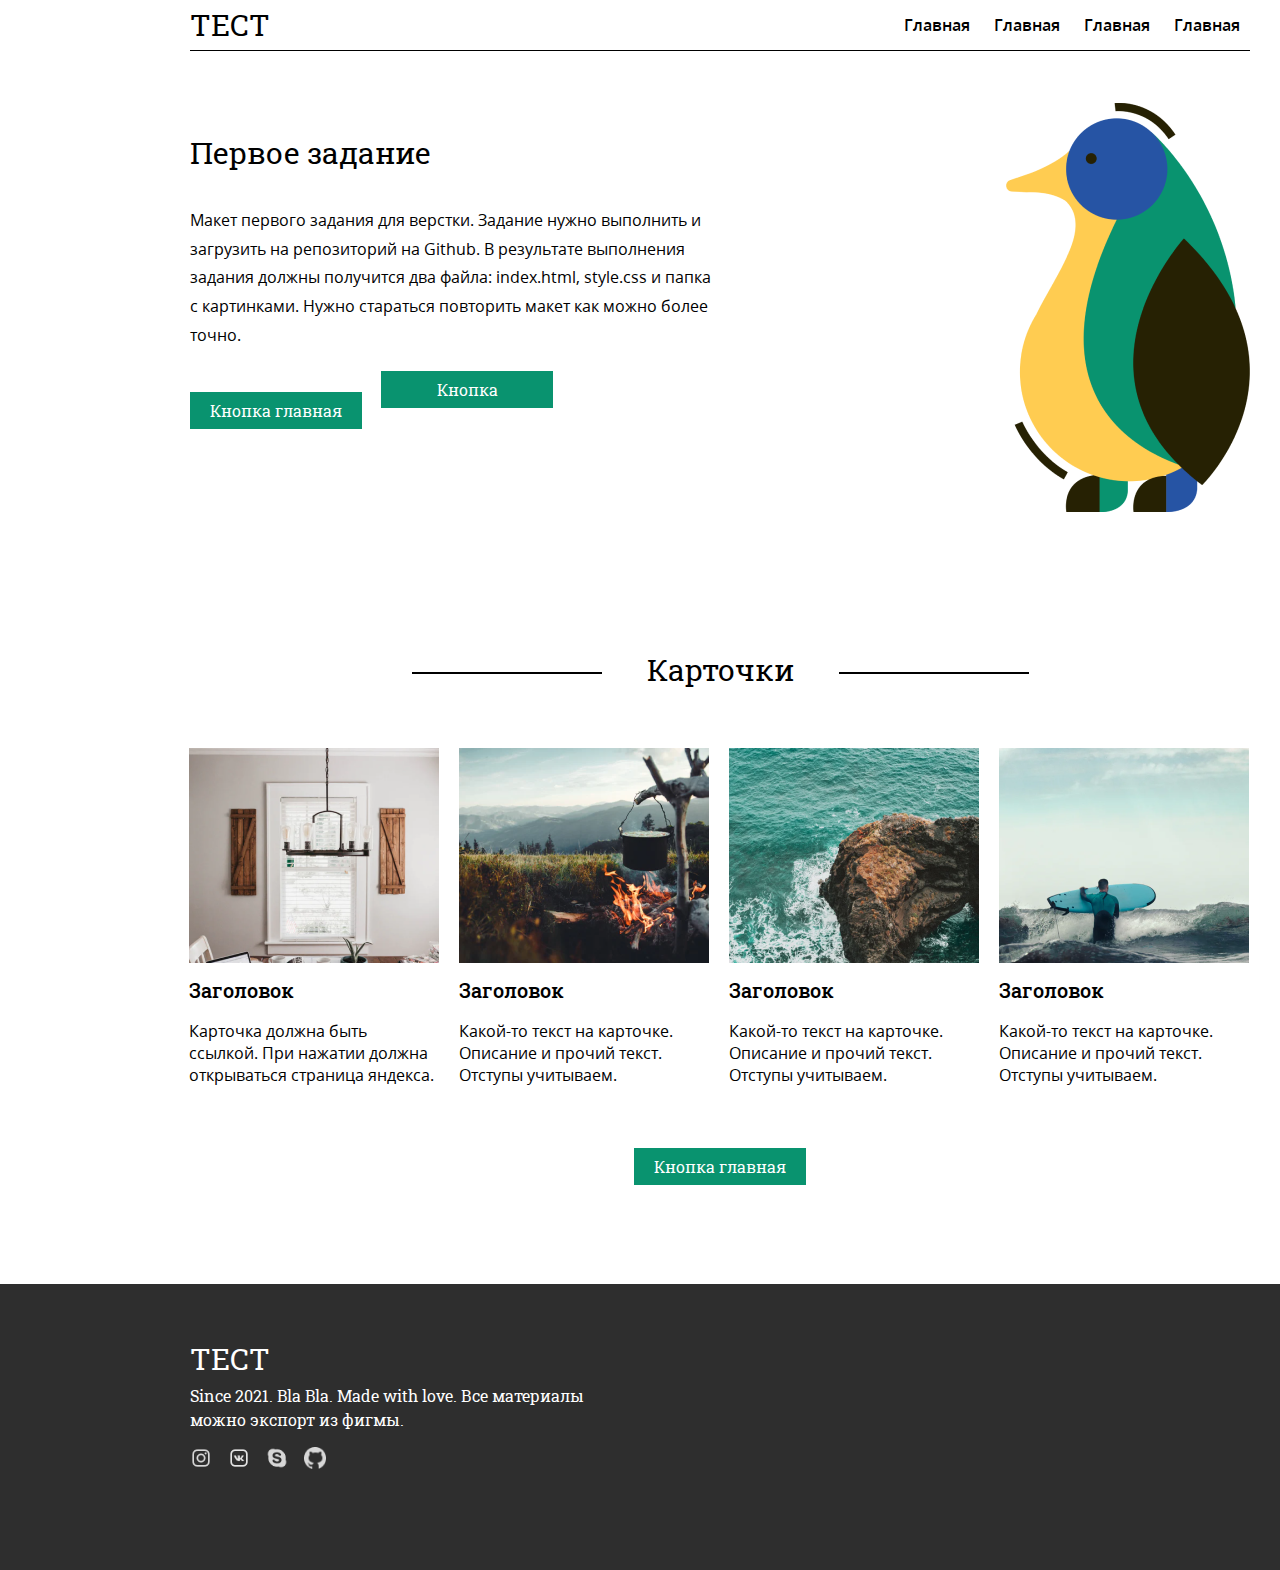
==== index.html @ 3f6f3a8d "Add files via upload" ====
<!DOCTYPE html>
<html lang="en">
<head>
  <meta charset="UTF-8">
  <meta name="viewport" content="width=device-width, initial-scale=1.0">
  <meta http-equiv="X-UA-Compatible" content="ie=edge">
  <link rel="stylesheet" href="css/styles.css">
  <link rel="stylesheet" href="fonts/Roboto Slab/robotoslab.css">
  <link rel="stylesheet" href="fonts/Open Sans/opensans.css">
  <title>Test</title>
</head>
<body class="page">
  <header class="header page__header">
    <div class="header-container">
      <div class="logo">
        <h1 class="logo__text">ТЕСТ</h1>
      </div>
      <nav class="nav">
        <ul class="menu">
          <li class="menu__item"><a class="menu__link" href="#">Главная</a></li>
          <li class="menu__item"><a class="menu__link" href="#">Главная</a></li>
          <li class="menu__item"><a class="menu__link" href="#">Главная</a></li>
          <li class="menu__item"><a class="menu__link" href="#">Главная</a></li>
        </ul>
      </nav>
    </div>
  </header>
  <div class="content">
    <div class="main-content">
      <div class="welcome">
        <h2 class="welcome__title">Первое задание</h2>
        <p class="welcome__description">Макет первого задания для верстки.  Задание нужно выполнить и загрузить на репозиторий на Github. В результате выполнения задания должны получится два файла: index.html, style.css и папка с картинками. Нужно стараться повторить макет как можно более точно.</p>
        <button class="button welcome__main-button">
          Кнопка главная
        </button>
        <button class="button welcome__second-button">
          Кнопка вторичная
        </button>
      </div>
      <div class="banner">
        <img src="img/banner_pic.png" alt="banner" class="banner_img">
      </div>
    </div>
    <div class="cards-title">
      <h2 class="cards-title__name">Карточки</h2>
    </div>
    <section class="cards">
      <div class="card">
        <a href="https://yandex.ru"><img src="img/card_1.png" alt="card_1"></a>
        <h3 class="card__title">Заголовок</h3>
        <p class="card__description">Карточка должна быть ссылкой. При нажатии должна открываться страница яндекса.</p>
      </div>
      <div class="card">
        <a class="card__link" href="https://yandex.ru"><img src="img/card_2.png" alt="card_2"></a>
        <h3 class="card__title">Заголовок</h3>
        <p class="card__description">Какой-то текст на карточке. Описание и прочий текст. Отступы учитываем.</p>
      </div>
      <div class="card">
        <a class="card__link"  href="https://yandex.ru"><img src="img/card_3.png" alt="card_3"></a>
        <h3 class="card__title">Заголовок</h3>
        <p class="card__description">Какой-то текст на карточке. Описание и прочий текст. Отступы учитываем.</p>
      </div>
      <div class="card">
        <a class="card__link"  href="https://yandex.ru"><img src="img/card_4.png" alt="card_4"></a>
        <h3 class="card__title">Заголовок</h3>
        <p class="card__description">Какой-то текст на карточке. Описание и прочий текст. Отступы учитываем.</p>
      </div>
    </section>
    <div class="content-wrapper">
      <button class="button content-wrapper__button">
        Кнопка главная
      </button>
    </div>
    <footer class="footer page__footer">
      <div class="footer-wrapper">
        <h2 class="footer-wrapper__title">Тест</h2>
        <p class="footer-wrapper__description">Since 2021. Bla Bla. Made with love. Все материалы
  можно экспорт из фигмы.</p>
        <div class="social">
          <div class="social-link">
            <img src="img/logo_instagram.png" alt="instagram" class="img social__img">
          </div>
          <div class="social-link">
            <img src="img/logo_vk.png" alt="vk" class="img social__img">
          </div>
          <div class="social-link">
            <img src="img/logo_skype.png" alt="skype" class="img social__img">
            <!-- Скайп? Серьезно? -->
          </div>
          <div class="social-link">
            <img src="img/logo_github.png" alt="github" class="img social__img">
          </div>
        </div>
      </div>
    </footer>
  </div>
</body>
</html>
---- css/styles.css ----
.page {
  margin: 0;
  padding: 0;
}
.page__header {
  height: 50px;
  width: 1440px;
}
.header-container {
  width: 1060px;
  margin: 0 auto 0 auto;
  height: 50px;
  display: flex;
  border-bottom: 1px solid black;
}
.logo {
  position: absolute;
  width: 80px;
  height: 50px;
}
.logo__text {
  margin: 0;
  font-family: Roboto Slab;
  font-style: normal;
  font-weight: normal;
  font-size: 30px;
  line-height: 50px;
  color: #000000;
}
.nav {
  margin-left: auto;
  margin-right: 0;
}
.menu {
  margin: 0;
  padding: 0;
}
.menu__item {
  width: 67px;
  height: 50px;
  margin: 0 10px 0 10px;
  display: inline;
}
.menu__link {
  text-decoration: none;
  font-family: Open Sans;
  font-style: normal;
  font-weight: 600;
  font-size: 16px;
  line-height: 50px;
  color: #000000;
}
.content {
  width: 1440px;
}
.main-content {
  margin: 0 auto 133px auto;
  padding-top: 53px;
  width: 1060px;
  display: flex;
}
.welcome {
  width: 617px;
}
.welcome__title {
  width: 617px;
  height: 53px;

  font-family: Roboto Slab;
  font-style: normal;
  font-weight: normal;
  font-size: 30px;
  line-height: 50px;
  color: #000000;

  margin-bottom: 0 0 12px 0;
}
.welcome__description {
  width: 530px;

  font-family: Open Sans;
  font-style: normal;
  font-weight: normal;
  font-size: 16px;
  line-height: 180%;
  color: #000000;

  margin-bottom: 21px;
}
.button {
  padding: 8px 20px;
  width: 172px;
  height: 37px;
  font-family: Roboto Slab;
  font-style: normal;
  font-weight: normal;
  font-size: 16px;
  line-height: 21px;

  color: #FFFFFF;
  border: 0;
  background: #09936F;
}
.welcome__main-button {
  margin-right: 15px;
}
.content__second-button {
  width: 194px;
  height: 37px;
  background: #FFCC51;
  color: #FFFFFF;
  border: 0;
}
.banner {
  width: 244px;
  height: 409px;
  position: relative;
  margin-left: auto;
}
.cards-title {
  margin: 0 auto 0 auto;
  width: 617px;
  text-align: center;
}
.cards-title__name {
  width: 617px;
  margin: 0;
  font-family: Roboto Slab;
  font-style: normal;
  font-weight: normal;
  font-size: 30px;
  line-height: 50px;
  color: #000000;

}
.cards-title__name:before,
.cards-title__name:after {
    content: "";
    display: inline-block;
    vertical-align: middle;
    width: 190px;
    height: 2px;
    background-color: #000000;
    position: relative;
}
.cards-title__name:before {
    margin-left: -100%;
    left: -45px;
}
.cards-title__name:after {
    margin-right: -100%;
    right: -45px;
}
.cards {
  margin: 53px auto 62px auto;
  width: 1063px;
  display: flex;
}
.card {
  width: 250px;
  margin-right: 10px;
  margin-left: 10px;
  display: inline-block;
}
.card:last-child {
  margin-right: 0;
}
.card:first-child {
  margin-left: 0;
}
.card__title {
  margin: 0;
  margin-top: 10px;
  margin-bottom: 10px;
  width: 250px;
  height: 33px;

  font-family: Roboto Slab;
  font-style: normal;
  font-weight: 500;
  font-size: 20px;
  line-height: 26px;

  color: #000000;

}
.card__description {
  margin: 0;
  width: 250px;
  height: 66px;
  font-family: Open Sans;
  font-style: normal;
  font-weight: normal;
  font-size: 16px;
  line-height: 22px;
  color: #000000;
}
.content-wrapper {
  margin: 0 auto 0 auto;
  padding-bottom: 99px;
  width: 172px;
}
.page__footer {
  width: 1440px;
  height: 286px;
  background: #2E2E2E;
  color: white;
}
.footer-wrapper {
  padding-left: 190px;
  padding-top: 50px;
}
.footer-wrapper__title {
  margin: 0;
  text-transform: uppercase;
  width: 80px;
  height: 50px;
  font-family: Roboto Slab;
  font-style: normal;
  font-weight: normal;
  font-size: 30px;
  line-height: 50px;
}
.footer-wrapper__description {
  margin: 0;
  width: 396px;
  font-family: Roboto Slab;
  font-style: normal;
  font-weight: normal;
  font-size: 16px;
  line-height: 150%;
  margin-bottom: 15px;
}
.social {
  display: flex;
  width: 138px;
  height: 28px;
}
.social-link {
  width: 22px;
  height: 22px;
  display: inline-block;
  margin: 0 8px 0 8px;
}
.social-link:first-child {
  margin-left: 0;
}
.social-link:last-child {
  margin-right: 0;
}
.social__img {
  width: 22px;
  height: 22px;
}
---- fonts/Roboto Slab/robotoslab.css ----
@font-face {
    font-family: 'Roboto Slab';
    src: local('Roboto Slab Light'), local('RobotoSlab-Light'), url('Robotoslablight.woff2') format('woff2'), url('Robotoslablight.woff') format('woff'), url('Robotoslablight.ttf') format('truetype');
    font-weight: 300;
    font-style: normal;
}
@font-face {
    font-family: 'Roboto Slab';
    src: local('Roboto Slab Regular'), local('RobotoSlab-Regular'), url('Robotoslabregular.woff2') format('woff2'), url('Robotoslabregular.woff') format('woff'), url('Robotoslabregular.ttf') format('truetype');
    font-weight: 400;
    font-style: normal;
}
@font-face {
    font-family: 'Roboto Slab';
    src: local('Roboto Slab SemiBold'), local('RobotoSlab-SemiBold'), url('Robotoslabsemibold.woff2') format('woff2'), url('Robotoslabsemibold.woff') format('woff'), url('Robotoslabsemibold.ttf') format('truetype');
    font-weight: 600;
    font-style: normal;
}
@font-face {
    font-family: 'Roboto Slab';
    src: local('Roboto Slab Thin'), local('RobotoSlab-Thin'), url('Robotoslabthin.woff2') format('woff2'), url('Robotoslabthin.woff') format('woff'), url('Robotoslabthin.ttf') format('truetype');
    font-weight: 100;
    font-style: normal;
}
@font-face {
    font-family: 'Roboto Slab';
    src: local('Roboto Slab ExtraBold'), local('RobotoSlab-ExtraBold'), url('Robotoslabextrabold.woff2') format('woff2'), url('Robotoslabextrabold.woff') format('woff'), url('Robotoslabextrabold.ttf') format('truetype');
    font-weight: 800;
    font-style: normal;
}
@font-face {
    font-family: 'Roboto Slab';
    src: local('Roboto Slab Black'), local('RobotoSlab-Black'), url('Robotoslabblack.woff2') format('woff2'), url('Robotoslabblack.woff') format('woff'), url('Robotoslabblack.ttf') format('truetype');
    font-weight: 900;
    font-style: normal;
}
@font-face {
    font-family: 'Roboto Slab';
    src: local('Roboto Slab Medium'), local('RobotoSlab-Medium'), url('Robotoslabmedium.woff2') format('woff2'), url('Robotoslabmedium.woff') format('woff'), url('Robotoslabmedium.ttf') format('truetype');
    font-weight: 500;
    font-style: normal;
}
@font-face {
    font-family: 'Roboto Slab';
    src: local('Roboto Slab ExtraLight'), local('RobotoSlab-ExtraLight'), url('Robotoslabextralight.woff2') format('woff2'), url('Robotoslabextralight.woff') format('woff'), url('Robotoslabextralight.ttf') format('truetype');
    font-weight: 200;
    font-style: normal;
}
@font-face {
    font-family: 'Roboto Slab';
    src: local('Roboto Slab Bold'), local('RobotoSlab-Bold'), url('Robotoslabbold.woff2') format('woff2'), url('Robotoslabbold.woff') format('woff'), url('Robotoslabbold.ttf') format('truetype');
    font-weight: 700;
    font-style: normal;
}
---- fonts/Open Sans/opensans.css ----
@font-face {
    font-family: 'Open Sans';
    src: local('Open Sans Light'), local('OpenSans-Light'), url('opensanslight.woff2') format('woff2'), url('opensanslight.woff') format('woff'), url('opensanslight.ttf') format('truetype');
    font-weight: 300;
    font-style: normal;
}
@font-face {
    font-family: 'Open Sans';
    src: local('Open Sans Light Italic'), local('OpenSansLight-Italic'), url('opensanslightitalic.woff2') format('woff2'), url('opensanslightitalic.woff') format('woff'), url('opensanslightitalic.ttf') format('truetype');
    font-weight: 300;
    font-style: italic;
}
@font-face {
    font-family: 'Open Sans';
    src: local('Open Sans'), local('OpenSans'), url('opensans.woff2') format('woff2'), url('opensans.woff') format('woff'), url('opensans.ttf') format('truetype');
    font-weight: 400;
    font-style: normal;
}
@font-face {
    font-family: 'Open Sans';
    src: local('Open Sans Italic'), local('OpenSans-Italic'), url('opensansitalic.woff2') format('woff2'), url('opensansitalic.woff') format('woff'), url('opensansitalic.ttf') format('truetype');
    font-weight: 400;
    font-style: italic;
}
@font-face {
    font-family: 'Open Sans';
    src: local('Open Sans Semibold'), local('OpenSans-Semibold'), url('opensanssemibold.woff2') format('woff2'), url('opensanssemibold.woff') format('woff'), url('opensanssemibold.ttf') format('truetype');
    font-weight: 600;
    font-style: normal;
}
@font-face {
    font-family: 'Open Sans';
    src: local('Open Sans Semibold Italic'), local('OpenSans-SemiboldItalic'), url('opensanssemibolditalic.woff2') format('woff2'), url('opensanssemibolditalic.woff') format('woff'), url('opensanssemibolditalic.ttf') format('truetype');
    font-weight: 600;
    font-style: italic;
}
@font-face {
    font-family: 'Open Sans';
    src: local('Open Sans Bold'), local('OpenSans-Bold'), url('opensansbold.woff2') format('woff2'), url('opensansbold.woff') format('woff'), url('opensansbold.ttf') format('truetype');
    font-weight: 700;
    font-style: normal;
}
@font-face {
    font-family: 'Open Sans';
    src: local('Open Sans Bold Italic'), local('OpenSans-BoldItalic'), url('opensansbolditalic.woff2') format('woff2'), url('opensansbolditalic.woff') format('woff'), url('opensansbolditalic.ttf') format('truetype');
    font-weight: 700;
    font-style: italic;
}
@font-face {
    font-family: 'Open Sans';
    src: local('Open Sans Extrabold'), local('OpenSans-Extrabold'), url('opensansextrabold.woff2') format('woff2'), url('opensansextrabold.woff') format('woff'), url('opensansextrabold.ttf') format('truetype');
    font-weight: 800;
    font-style: normal;
}
@font-face {
    font-family: 'Open Sans';
    src: local('Open Sans Extrabold Italic'), local('OpenSans-ExtraboldItalic'), url('opensansextrabolditalic.woff2') format('woff2'), url('opensansextrabolditalic.woff') format('woff'), url('opensansextrabolditalic.ttf') format('truetype');
    font-weight: 800;
    font-style: italic;
}
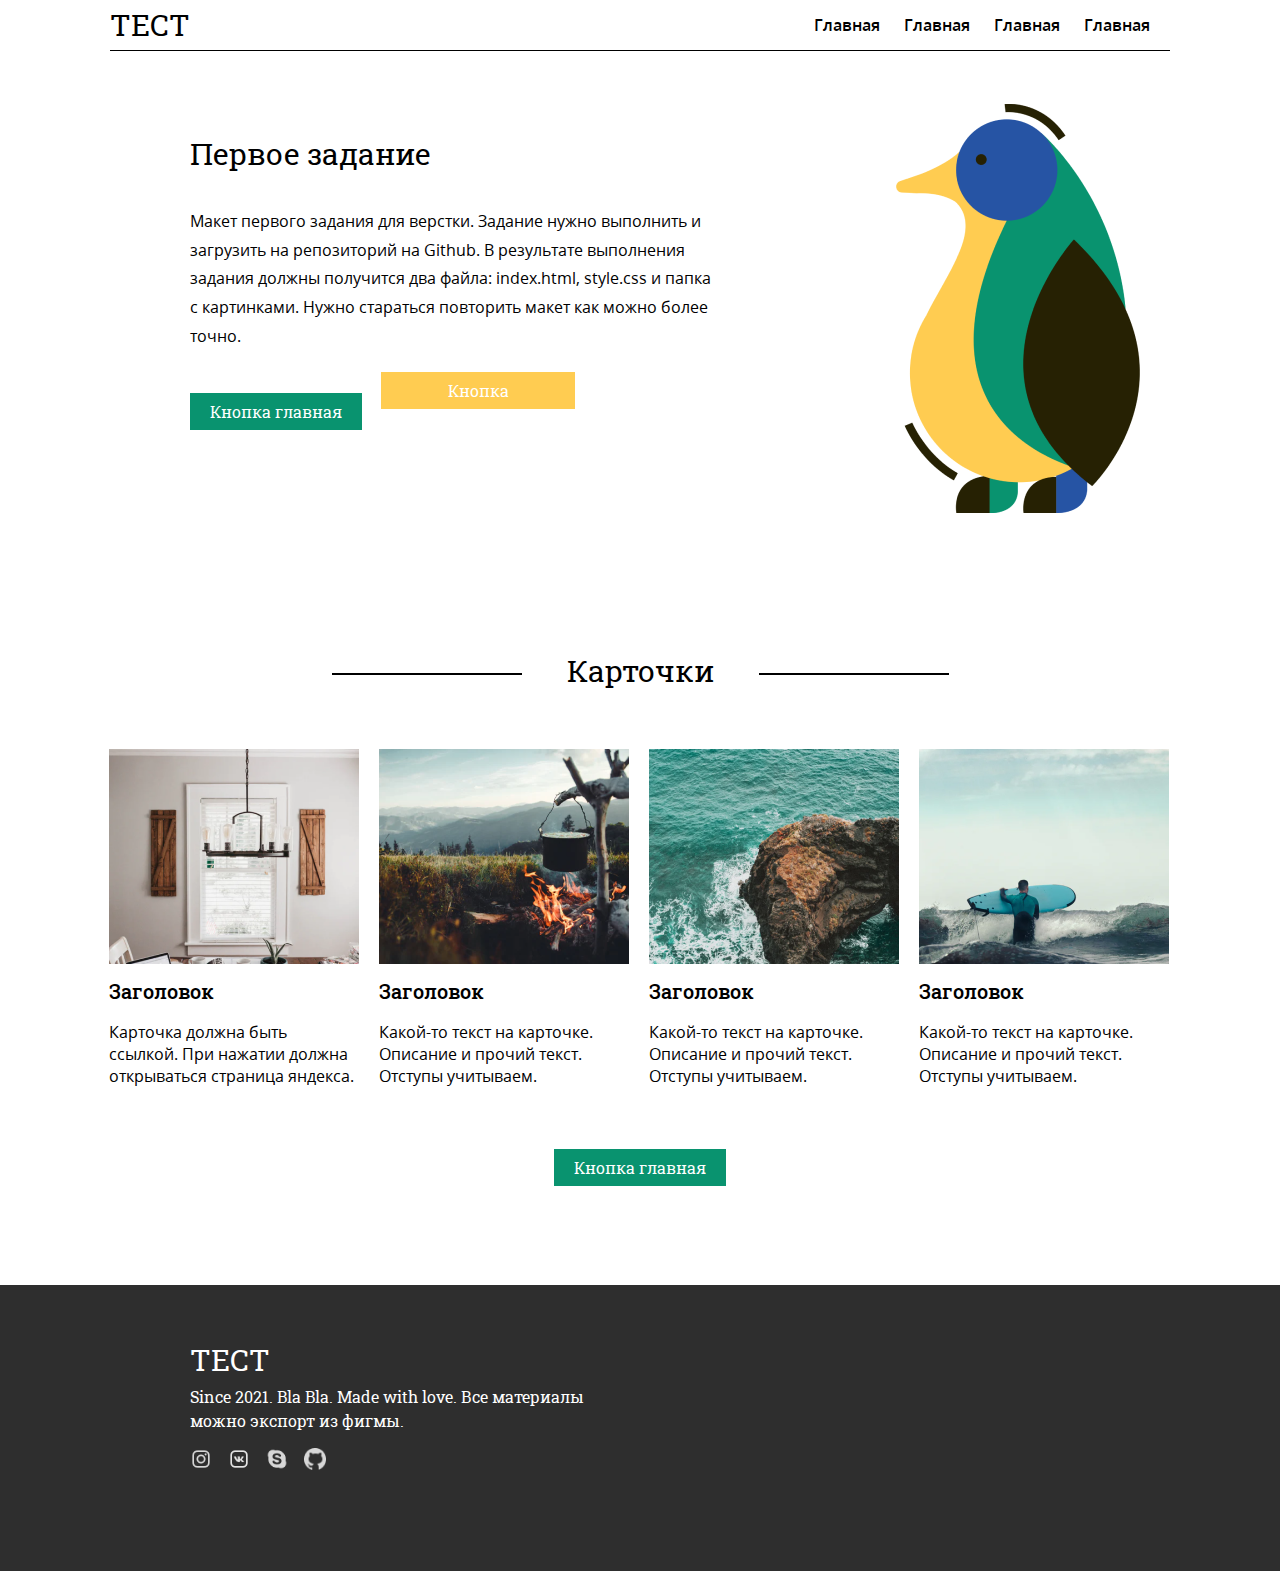
==== commit 5acaf570: "Add files via upload" ====
--- a/index.html
+++ b/index.html
@@ -10,89 +10,97 @@
   <title>Test</title>
 </head>
 <body class="page">
-  <header class="header page__header">
-    <div class="header-container">
-      <div class="logo">
-        <h1 class="logo__text">ТЕСТ</h1>
-      </div>
-      <nav class="nav">
-        <ul class="menu">
-          <li class="menu__item"><a class="menu__link" href="#">Главная</a></li>
-          <li class="menu__item"><a class="menu__link" href="#">Главная</a></li>
-          <li class="menu__item"><a class="menu__link" href="#">Главная</a></li>
-          <li class="menu__item"><a class="menu__link" href="#">Главная</a></li>
-        </ul>
-      </nav>
+  <nav class="nav">
+    <div class="logo">
+      <h1 class="logo__text">ТЕСТ</h1>
     </div>
-  </header>
-  <div class="content">
+    <ul class="nav__menu">
+      <li class="nav__menu-item"><a class="nav__menu-link" href="#">Главная</a></li>
+      <li class="nav__menu-item"><a class="nav__menu-link" href="#">Главная</a></li>
+      <li class="nav__menu-item"><a class="nav__menu-link" href="#">Главная</a></li>
+      <li class="nav__menu-item"><a class="nav__menu-link" href="#">Главная</a></li>
+    </ul>
+  </nav>
+  <header class="header">
     <div class="main-content">
       <div class="welcome">
         <h2 class="welcome__title">Первое задание</h2>
         <p class="welcome__description">Макет первого задания для верстки.  Задание нужно выполнить и загрузить на репозиторий на Github. В результате выполнения задания должны получится два файла: index.html, style.css и папка с картинками. Нужно стараться повторить макет как можно более точно.</p>
-        <button class="button welcome__main-button">
-          Кнопка главная
-        </button>
-        <button class="button welcome__second-button">
-          Кнопка вторичная
-        </button>
+        <form class="welcome__button-form" action="https://www.google.ru">
+          <button class="button welcome__main-button">Кнопка главная</button>
+        </form>
+        <form class="welcome__button-form" action="https://www.google.ru">
+          <button class="button welcome__second-button">Кнопка вторичная</button>
+        </form>
       </div>
       <div class="banner">
         <img src="img/banner_pic.png" alt="banner" class="banner_img">
       </div>
     </div>
+  </header>
+  <div class="content">
     <div class="cards-title">
       <h2 class="cards-title__name">Карточки</h2>
     </div>
     <section class="cards">
       <div class="card">
-        <a href="https://yandex.ru"><img src="img/card_1.png" alt="card_1"></a>
-        <h3 class="card__title">Заголовок</h3>
-        <p class="card__description">Карточка должна быть ссылкой. При нажатии должна открываться страница яндекса.</p>
+        <a class="card__link" href="https://yandex.ru">
+          <img src="img/card_1.png" alt="card_1">
+          <h3 class="card__title">Заголовок</h3>
+          <p class="card__description">Карточка должна быть ссылкой. При нажатии должна открываться страница яндекса.</p>
+        </a>
       </div>
       <div class="card">
-        <a class="card__link" href="https://yandex.ru"><img src="img/card_2.png" alt="card_2"></a>
-        <h3 class="card__title">Заголовок</h3>
-        <p class="card__description">Какой-то текст на карточке. Описание и прочий текст. Отступы учитываем.</p>
+        <a class="card__link" href="https://yandex.ru">
+          <img src="img/card_2.png" alt="card_2">
+          <h3 class="card__title">Заголовок</h3>
+          <p class="card__description">Какой-то текст на карточке. Описание и прочий текст. Отступы учитываем.</p>
+        </a>
       </div>
       <div class="card">
-        <a class="card__link"  href="https://yandex.ru"><img src="img/card_3.png" alt="card_3"></a>
-        <h3 class="card__title">Заголовок</h3>
-        <p class="card__description">Какой-то текст на карточке. Описание и прочий текст. Отступы учитываем.</p>
+        <a class="card__link"  href="https://yandex.ru">
+          <img src="img/card_3.png" alt="card_3">
+          <h3 class="card__title">Заголовок</h3>
+          <p class="card__description">Какой-то текст на карточке. Описание и прочий текст. Отступы учитываем.</p>
+        </a>
       </div>
       <div class="card">
-        <a class="card__link"  href="https://yandex.ru"><img src="img/card_4.png" alt="card_4"></a>
-        <h3 class="card__title">Заголовок</h3>
-        <p class="card__description">Какой-то текст на карточке. Описание и прочий текст. Отступы учитываем.</p>
+        <a class="card__link" href="https://yandex.ru">
+          <img src="img/card_4.png" alt="card_4">
+          <h3 class="card__title">Заголовок</h3>
+          <p class="card__description">Какой-то текст на карточке. Описание и прочий текст. Отступы учитываем.</p>
+        </a>
       </div>
     </section>
     <div class="content-wrapper">
+      <form class="welcome__button-form" action="https://www.google.ru">
       <button class="button content-wrapper__button">
         Кнопка главная
       </button>
+    </form>
     </div>
-    <footer class="footer page__footer">
-      <div class="footer-wrapper">
-        <h2 class="footer-wrapper__title">Тест</h2>
-        <p class="footer-wrapper__description">Since 2021. Bla Bla. Made with love. Все материалы
-  можно экспорт из фигмы.</p>
-        <div class="social">
-          <div class="social-link">
-            <img src="img/logo_instagram.png" alt="instagram" class="img social__img">
-          </div>
-          <div class="social-link">
-            <img src="img/logo_vk.png" alt="vk" class="img social__img">
-          </div>
-          <div class="social-link">
-            <img src="img/logo_skype.png" alt="skype" class="img social__img">
-            <!-- Скайп? Серьезно? -->
-          </div>
-          <div class="social-link">
-            <img src="img/logo_github.png" alt="github" class="img social__img">
-          </div>
+  </div>
+  <footer class="footer">
+    <div class="footer-wrapper">
+      <h2 class="footer-wrapper__title">Тест</h2>
+      <p class="footer-wrapper__description">Since 2021. Bla Bla. Made with love. Все материалы
+можно экспорт из фигмы.</p>
+      <div class="social">
+        <div class="social-link">
+          <img src="img/logo_instagram.png" alt="instagram" class="img social__img">
+        </div>
+        <div class="social-link">
+          <img src="img/logo_vk.png" alt="vk" class="img social__img">
+        </div>
+        <div class="social-link">
+          <img src="img/logo_skype.png" alt="skype" class="img social__img">
+          <!-- Скайп? Серьезно? -->
+        </div>
+        <div class="social-link">
+          <img src="img/logo_github.png" alt="github" class="img social__img">
         </div>
       </div>
-    </footer>
-  </div>
+    </div>
+  </footer>
 </body>
 </html>
--- a/css/styles.css
+++ b/css/styles.css
@@ -1,138 +1,172 @@
+:root {
+  --primary-color: #000000;
+  --primary-font-family: Roboto Slab;
+  --primary-font-style: normal;
+  --primary-font-weight: normal;
+  --secondary-font-family: Open Sans;
+  --title-font-size: 30px;
+  --title-line-height: 50px;
+  --text-font-size: 16px;
+}
 .page {
   margin: 0;
   padding: 0;
 }
-.page__header {
-  height: 50px;
+
+.header {
   width: 1440px;
-}
-.header-container {
-  width: 1060px;
-  margin: 0 auto 0 auto;
-  height: 50px;
-  display: flex;
-  border-bottom: 1px solid black;
-}
+  margin: auto;
+}
+
 .logo {
   position: absolute;
   width: 80px;
   height: 50px;
 }
+
 .logo__text {
   margin: 0;
-  font-family: Roboto Slab;
-  font-style: normal;
-  font-weight: normal;
-  font-size: 30px;
-  line-height: 50px;
-  color: #000000;
-}
+  font-family: var(--primary-font-family);
+  font-style: var(--primary-font-style);
+  font-weight: var(--primary-font-weight);
+  font-size: var(--title-font-size);
+  line-height: var(--title-line-height);
+  color: var(--primary-color);
+}
+
 .nav {
+  width: 1060px;
+  margin: 0 auto;
+  height: 50px;
+  display: flex;
+  border-bottom: 1px solid black;
+}
+
+.nav__menu {
+  margin: 0;
   margin-left: auto;
-  margin-right: 0;
-}
-.menu {
-  margin: 0;
   padding: 0;
 }
-.menu__item {
+
+.nav__menu-item {
   width: 67px;
   height: 50px;
-  margin: 0 10px 0 10px;
+  margin-right: 20px;
   display: inline;
 }
-.menu__link {
+
+.nav__menu-item:first-child {
+  margin-left: 20px;
+}
+
+.nav__menu-link {
   text-decoration: none;
-  font-family: Open Sans;
-  font-style: normal;
+  font-family: var(--secondary-font-family);
+  font-style: var(--primary-font-style);
   font-weight: 600;
-  font-size: 16px;
-  line-height: 50px;
-  color: #000000;
-}
+  font-size: var(--text-font-size);
+  line-height: var(--title-line-height);
+  color: var(--primary-color);
+}
+
 .content {
-  width: 1440px;
-}
+  width: 1100px;
+  margin: auto;
+}
+
 .main-content {
   margin: 0 auto 133px auto;
   padding-top: 53px;
   width: 1060px;
   display: flex;
 }
+
 .welcome {
   width: 617px;
 }
+
 .welcome__title {
   width: 617px;
   height: 53px;
 
-  font-family: Roboto Slab;
-  font-style: normal;
-  font-weight: normal;
-  font-size: 30px;
-  line-height: 50px;
-  color: #000000;
+  font-family: var(--primary-font-family);
+  font-style: var(--primary-font-style);
+  font-weight: var(--primary-font-weight);
+  font-size: var(--title-font-size);
+  line-height: var(--title-line-height);
+  color: var(--primary-color);
 
   margin-bottom: 0 0 12px 0;
 }
+
 .welcome__description {
   width: 530px;
-
-  font-family: Open Sans;
-  font-style: normal;
-  font-weight: normal;
-  font-size: 16px;
+  font-family: var(--secondary-font-family);
+  font-style: var(--primary-font-style);
+  font-weight: var(--primary-font-weight);
+  font-size: var(--text-font-size);
   line-height: 180%;
-  color: #000000;
-
+  color: var(--primary-color);
   margin-bottom: 21px;
 }
+
 .button {
   padding: 8px 20px;
   width: 172px;
   height: 37px;
-  font-family: Roboto Slab;
-  font-style: normal;
-  font-weight: normal;
-  font-size: 16px;
+  font-family: var(--primary-font-family);
+  font-style: var(--primary-font-style);
+  font-weight: var(--primary-font-weight);
+  font-size: var(--text-font-size);
   line-height: 21px;
-
   color: #FFFFFF;
   border: 0;
   background: #09936F;
 }
+
 .welcome__main-button {
   margin-right: 15px;
 }
-.content__second-button {
+
+.welcome__second-button {
   width: 194px;
   height: 37px;
   background: #FFCC51;
   color: #FFFFFF;
   border: 0;
 }
+
+.welcome__button-form {
+  display: inline-block;
+  padding: 0;
+  margin: 0;
+}
+
 .banner {
   width: 244px;
   height: 409px;
   position: relative;
   margin-left: auto;
-}
+  margin-right: 110px;
+}
+
 .cards-title {
   margin: 0 auto 0 auto;
   width: 617px;
   text-align: center;
 }
+
 .cards-title__name {
   width: 617px;
   margin: 0;
-  font-family: Roboto Slab;
-  font-style: normal;
-  font-weight: normal;
-  font-size: 30px;
-  line-height: 50px;
-  color: #000000;
-
-}
+  font-family: var(--primary-font-family);
+  font-style: var(--primary-font-style);
+  font-weight: var(--primary-font-weight);
+  font-size: var(--title-font-size);
+  line-height: var(--title-line-height);
+  color: var(--primary-color);
+}
+
 .cards-title__name:before,
 .cards-title__name:after {
     content: "";
@@ -140,114 +174,136 @@
     vertical-align: middle;
     width: 190px;
     height: 2px;
-    background-color: #000000;
+    background-color: var(--primary-color);
     position: relative;
 }
+
 .cards-title__name:before {
     margin-left: -100%;
     left: -45px;
 }
+
 .cards-title__name:after {
     margin-right: -100%;
     right: -45px;
 }
+
 .cards {
   margin: 53px auto 62px auto;
   width: 1063px;
   display: flex;
 }
+
 .card {
   width: 250px;
   margin-right: 10px;
   margin-left: 10px;
   display: inline-block;
 }
+
 .card:last-child {
   margin-right: 0;
 }
+
 .card:first-child {
   margin-left: 0;
 }
+
+.card__link {
+  margin: 0;
+  padding: 0;
+  text-decoration: none;
+}
+
 .card__title {
   margin: 0;
   margin-top: 10px;
   margin-bottom: 10px;
   width: 250px;
   height: 33px;
-
-  font-family: Roboto Slab;
-  font-style: normal;
+  font-family: var(--primary-font-family);
+  font-style: var(--primary-font-style);
   font-weight: 500;
   font-size: 20px;
   line-height: 26px;
-
-  color: #000000;
-
-}
+  color: var(--primary-color);
+}
+
 .card__description {
   margin: 0;
   width: 250px;
   height: 66px;
-  font-family: Open Sans;
-  font-style: normal;
-  font-weight: normal;
-  font-size: 16px;
+  font-family: var(--secondary-font-family);
+  font-style: var(--primary-font-style);
+  font-weight: var(--primary-font-weight);
+  font-size: var(--text-font-size);
   line-height: 22px;
-  color: #000000;
-}
+  color: var(--primary-color);
+}
+
 .content-wrapper {
   margin: 0 auto 0 auto;
   padding-bottom: 99px;
   width: 172px;
 }
-.page__footer {
+
+.footer {
   width: 1440px;
   height: 286px;
   background: #2E2E2E;
   color: white;
-}
+  margin: auto;
+}
+
 .footer-wrapper {
   padding-left: 190px;
   padding-top: 50px;
 }
+
 .footer-wrapper__title {
   margin: 0;
   text-transform: uppercase;
   width: 80px;
   height: 50px;
-  font-family: Roboto Slab;
-  font-style: normal;
-  font-weight: normal;
-  font-size: 30px;
-  line-height: 50px;
-}
+  font-family: var(--primary-font-family);
+  font-style: var(--primary-font-style);
+  font-weight: var(--primary-font-weight);
+  font-size: var(--title-font-size);
+  line-height: var(--title-line-height);
+}
+
 .footer-wrapper__description {
   margin: 0;
   width: 396px;
-  font-family: Roboto Slab;
-  font-style: normal;
-  font-weight: normal;
-  font-size: 16px;
+  font-family: var(--primary-font-family);
+  font-style: var(--primary-font-style);
+  font-weight: var(--primary-font-weight);
+  font-size: var(--text-font-size);
   line-height: 150%;
   margin-bottom: 15px;
 }
+
 .social {
   display: flex;
   width: 138px;
   height: 28px;
 }
+
 .social-link {
   width: 22px;
   height: 22px;
   display: inline-block;
   margin: 0 8px 0 8px;
 }
+
 .social-link:first-child {
   margin-left: 0;
 }
+
 .social-link:last-child {
   margin-right: 0;
 }
+
 .social__img {
   width: 22px;
   height: 22px;
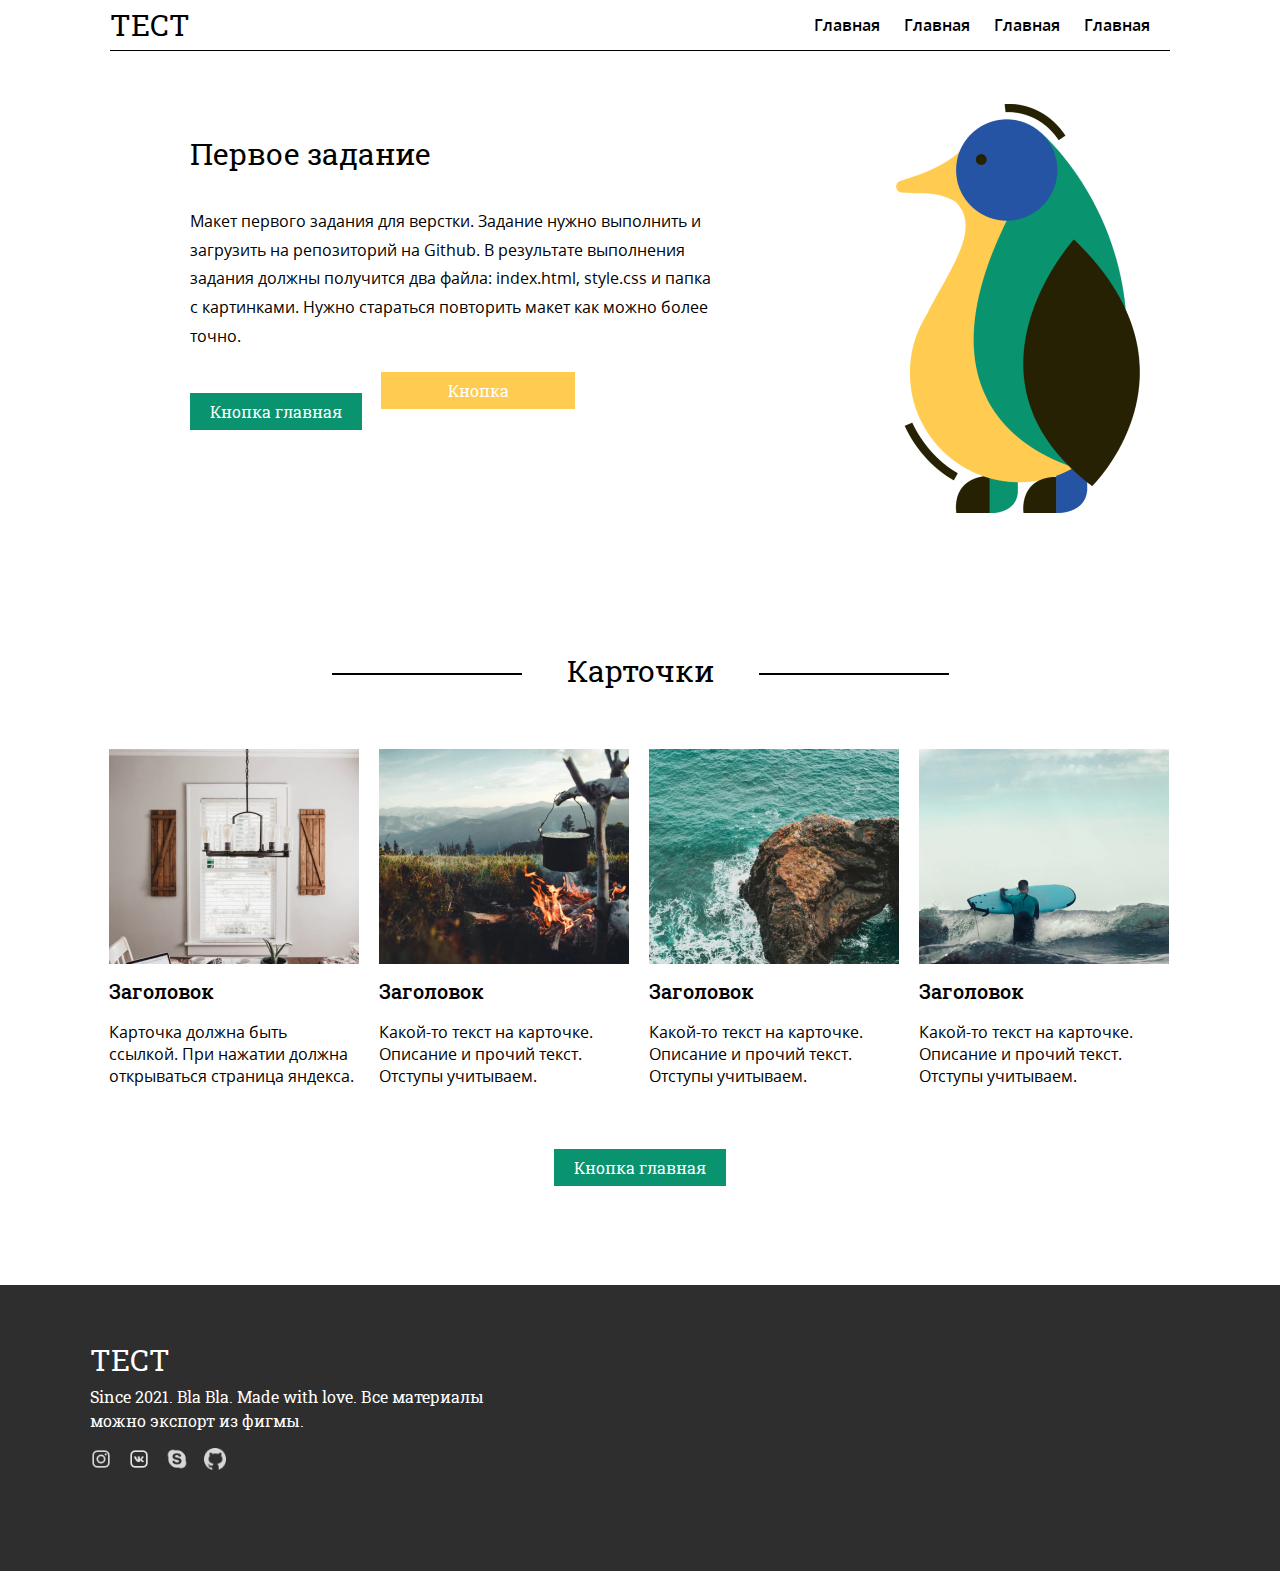
==== commit e1d19314: "Add files via upload" ====
--- a/index.html
+++ b/index.html
@@ -26,12 +26,12 @@
       <div class="welcome">
         <h2 class="welcome__title">Первое задание</h2>
         <p class="welcome__description">Макет первого задания для верстки.  Задание нужно выполнить и загрузить на репозиторий на Github. В результате выполнения задания должны получится два файла: index.html, style.css и папка с картинками. Нужно стараться повторить макет как можно более точно.</p>
-        <form class="welcome__button-form" action="https://www.google.ru">
+        <a class="welcome__button-link" href="https://www.google.ru">
           <button class="button welcome__main-button">Кнопка главная</button>
-        </form>
-        <form class="welcome__button-form" action="https://www.google.ru">
+        </a>
+        <a class="welcome__button-link" href="https://www.google.ru">
           <button class="button welcome__second-button">Кнопка вторичная</button>
-        </form>
+        </a>
       </div>
       <div class="banner">
         <img src="img/banner_pic.png" alt="banner" class="banner_img">
@@ -73,11 +73,11 @@
       </div>
     </section>
     <div class="content-wrapper">
-      <form class="welcome__button-form" action="https://www.google.ru">
+      <a class="welcome__button-link" href="https://www.google.ru">
       <button class="button content-wrapper__button">
         Кнопка главная
       </button>
-    </form>
+    </a>
     </div>
   </div>
   <footer class="footer">
--- a/css/styles.css
+++ b/css/styles.css
@@ -136,7 +136,7 @@
   border: 0;
 }
 
-.welcome__button-form {
+.welcome__button-link {
   display: inline-block;
   padding: 0;
   margin: 0;
@@ -248,7 +248,7 @@
 }
 
 .footer {
-  width: 1440px;
+  width: 100%;
   height: 286px;
   background: #2E2E2E;
   color: white;
@@ -256,7 +256,8 @@
 }
 
 .footer-wrapper {
-  padding-left: 190px;
+  width: 1100px;
+  margin: 0 auto;
   padding-top: 50px;
 }
 
